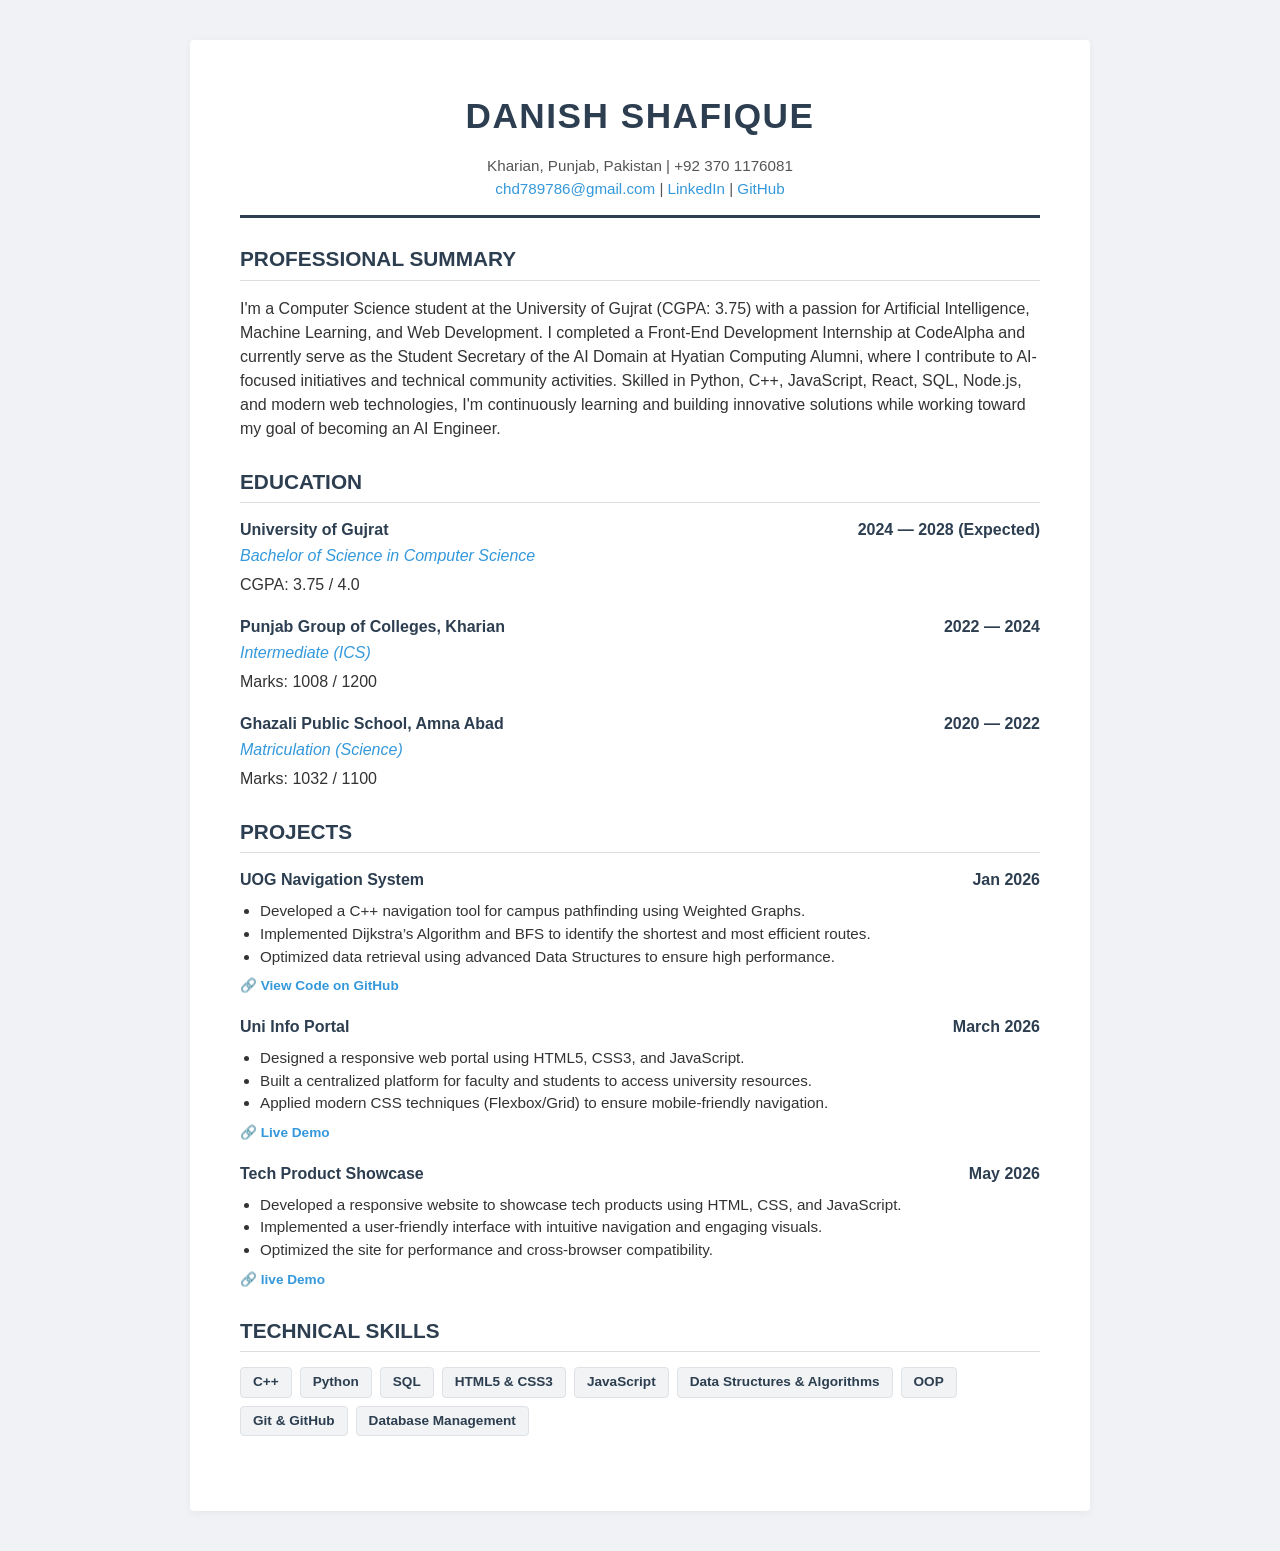
==== resume.html @ 0997b189 "initial commit" ====
<!DOCTYPE html>
<html lang="en">

<head>
    <meta charset="UTF-8">
    <meta name="viewport" content="width=device-width, initial-scale=1.0">
    <title>Danish Shafique - CV</title>
    <style>
        body {
            font-family: 'Segoe UI', Roboto, Helvetica, Arial, sans-serif;
            line-height: 1.5;
            background-color: #f0f2f5;
            margin: 0;
            padding: 40px 20px;
            color: #333;
        }

        a {
            text-decoration: none;
            color: #3498db;
            transition: color 0.3s;
        }

        a:hover {
            color: #2980b9;
            text-decoration: underline;
        }

        .container {
            max-width: 800px;
            margin: auto;
            background: #fff;
            padding: 50px;
            border-radius: 4px;
            box-shadow: 0 2px 10px rgba(0, 0, 0, 0.05);
        }

        header {
            text-align: center;
            border-bottom: 3px solid #2c3e50;
            padding-bottom: 15px;
            margin-bottom: 25px;
        }

        h1 {
            margin: 0;
            color: #2c3e50;
            font-size: 2.2em;
            text-transform: uppercase;
            letter-spacing: 1.5px;
        }

        .contact-info {
            margin-top: 12px;
            font-size: 0.95em;
            color: #555;
        }

        section {
            margin-bottom: 25px;
        }

        h2 {
            color: #2c3e50;
            border-bottom: 1px solid #ddd;
            padding-bottom: 5px;
            margin-bottom: 15px;
            font-size: 1.3em;
            text-transform: uppercase;
        }

        .item {
            margin-bottom: 18px;
        }

        .item-header {
            display: flex;
            justify-content: space-between;
            font-weight: 700;
            color: #2c3e50;
        }

        .job-title {
            font-style: italic;
            color: #3498db;
            font-weight: 500;
            margin-top: 2px;
        }

        .description-list {
            margin: 8px 0;
            padding-left: 20px;
            font-size: 0.95em;
        }

        .skills-container {
            display: flex;
            flex-wrap: wrap;
            gap: 8px;
        }

        .skill-tag {
            background: #f1f3f4;
            color: #2c3e50;
            padding: 4px 12px;
            border-radius: 4px;
            font-size: 0.85em;
            font-weight: 600;
            border: 1px solid #dee2e6;
        }

        .project-link {
            font-size: 0.85em;
            font-weight: bold;
            margin-top: 5px;
            display: block;
        }

        @media (max-width: 600px) {
            .item-header {
                flex-direction: column;
            }
            .container {
                padding: 20px;
            }
        }
    </style>
</head>

<body>

    <div class="container">
        <header>
            <h1>Danish Shafique</h1>
            <div class="contact-info">
                Kharian, Punjab, Pakistan | +92 370 1176081 <br>
                <a href="mailto:chd789786@gmail.com">chd789786@gmail.com</a> | 
                <a href="https://www.linkedin.com/in/danish-shafiq-5308a6388/" target="_blank">LinkedIn</a> | 
                <a href="https://github.com/Danish123ch" target="_blank">GitHub</a>
            </div>
        </header>

        <section id="summary">
            <h2>Professional Summary</h2>
            <p>
                I'm a Computer Science student at the University of Gujrat (CGPA: 3.75) with a passion for Artificial Intelligence, Machine Learning, and Web Development. I completed a Front-End Development Internship at CodeAlpha and currently serve as the Student Secretary of the AI Domain at Hyatian Computing Alumni, where I contribute to AI-focused initiatives and technical community activities. Skilled in Python, C++, JavaScript, React, SQL, Node.js, and modern web technologies, I'm continuously learning and building innovative solutions while working toward my goal of becoming an AI Engineer.
            </p>
        </section>

        <section id="education">
            <h2>Education</h2>
            <div class="item">
                <div class="item-header">
                    <span>University of Gujrat</span>
                    <span>2024 — 2028 (Expected)</span>
                </div>
                <div class="job-title">Bachelor of Science in Computer Science</div>
                <p style="margin: 5px 0;">CGPA: 3.75 / 4.0</p>
            </div>
            <div class="item">
                <div class="item-header">
                    <span>Punjab Group of Colleges, Kharian</span>
                    <span>2022 — 2024</span>
                </div>
                <div class="job-title">Intermediate (ICS)</div>
                <p style="margin: 5px 0;">Marks: 1008 / 1200</p>
            </div>
            <div class="item">
                <div class="item-header">
                    <span>Ghazali Public School, Amna Abad</span>
                    <span>2020 — 2022</span>
                </div>
                <div class="job-title">Matriculation (Science)</div>
                <p style="margin: 5px 0;">Marks: 1032 / 1100</p>
            </div>
        </section>

        <section id="projects">
            <h2>Projects</h2>

            <div class="item">
                <div class="item-header">
                    <span>UOG Navigation System</span>
                    <span>Jan 2026</span>
                </div>
                <ul class="description-list">
                    <li>Developed a C++ navigation tool for campus pathfinding using Weighted Graphs.</li>
                    <li>Implemented Dijkstra’s Algorithm and BFS to identify the shortest and most efficient routes.</li>
                    <li>Optimized data retrieval using advanced Data Structures to ensure high performance.</li>
                </ul>
                <a class="project-link" href="https://github.com/Danish123ch/DSA-PROJECT.git" target="_blank">🔗 View Code on GitHub</a>
            </div>

            <div class="item">
                <div class="item-header">
                    <span>Uni Info Portal</span>
                    <span>March 2026</span>
                </div>
                <ul class="description-list">
                    <li>Designed a responsive web portal using HTML5, CSS3, and JavaScript.</li>
                    <li>Built a centralized platform for faculty and students to access university resources.</li>
                    <li>Applied modern CSS techniques (Flexbox/Grid) to ensure mobile-friendly navigation.</li>
                </ul>
                <a class="project-link" href="https://danish123ch.github.io/uni-portal/index.html" target="_blank">🔗 Live Demo</a>
            </div>
            <div class="item">
                <div class="item-header">
                    <span>Tech Product Showcase</span>
                    <span>May 2026</span>
                </div>
                <ul class="description-list">
                    <li>Developed a responsive website to showcase tech products using HTML, CSS, and JavaScript.</li>
                    <li>Implemented a user-friendly interface with intuitive navigation and engaging visuals.</li>
                    <li>Optimized the site for performance and cross-browser compatibility.</li>
                </ul>
                <a class="project-link" href="https://danish123ch.github.io/portfolio/index.html" target="_blank">🔗 live Demo</a>
            </div>
        </section>

        <section id="skills">
            <h2>Technical Skills</h2>
            <div class="skills-container">
                <span class="skill-tag">C++</span>
                <span class="skill-tag">Python</span>
                <span class="skill-tag">SQL</span>
                <span class="skill-tag">HTML5 & CSS3</span>
                <span class="skill-tag">JavaScript</span>
                <span class="skill-tag">Data Structures & Algorithms</span>
                <span class="skill-tag">OOP</span>
                <span class="skill-tag">Git & GitHub</span>
                <span class="skill-tag">Database Management</span>
            </div>
        </section>
    </div>

</body>

</html>
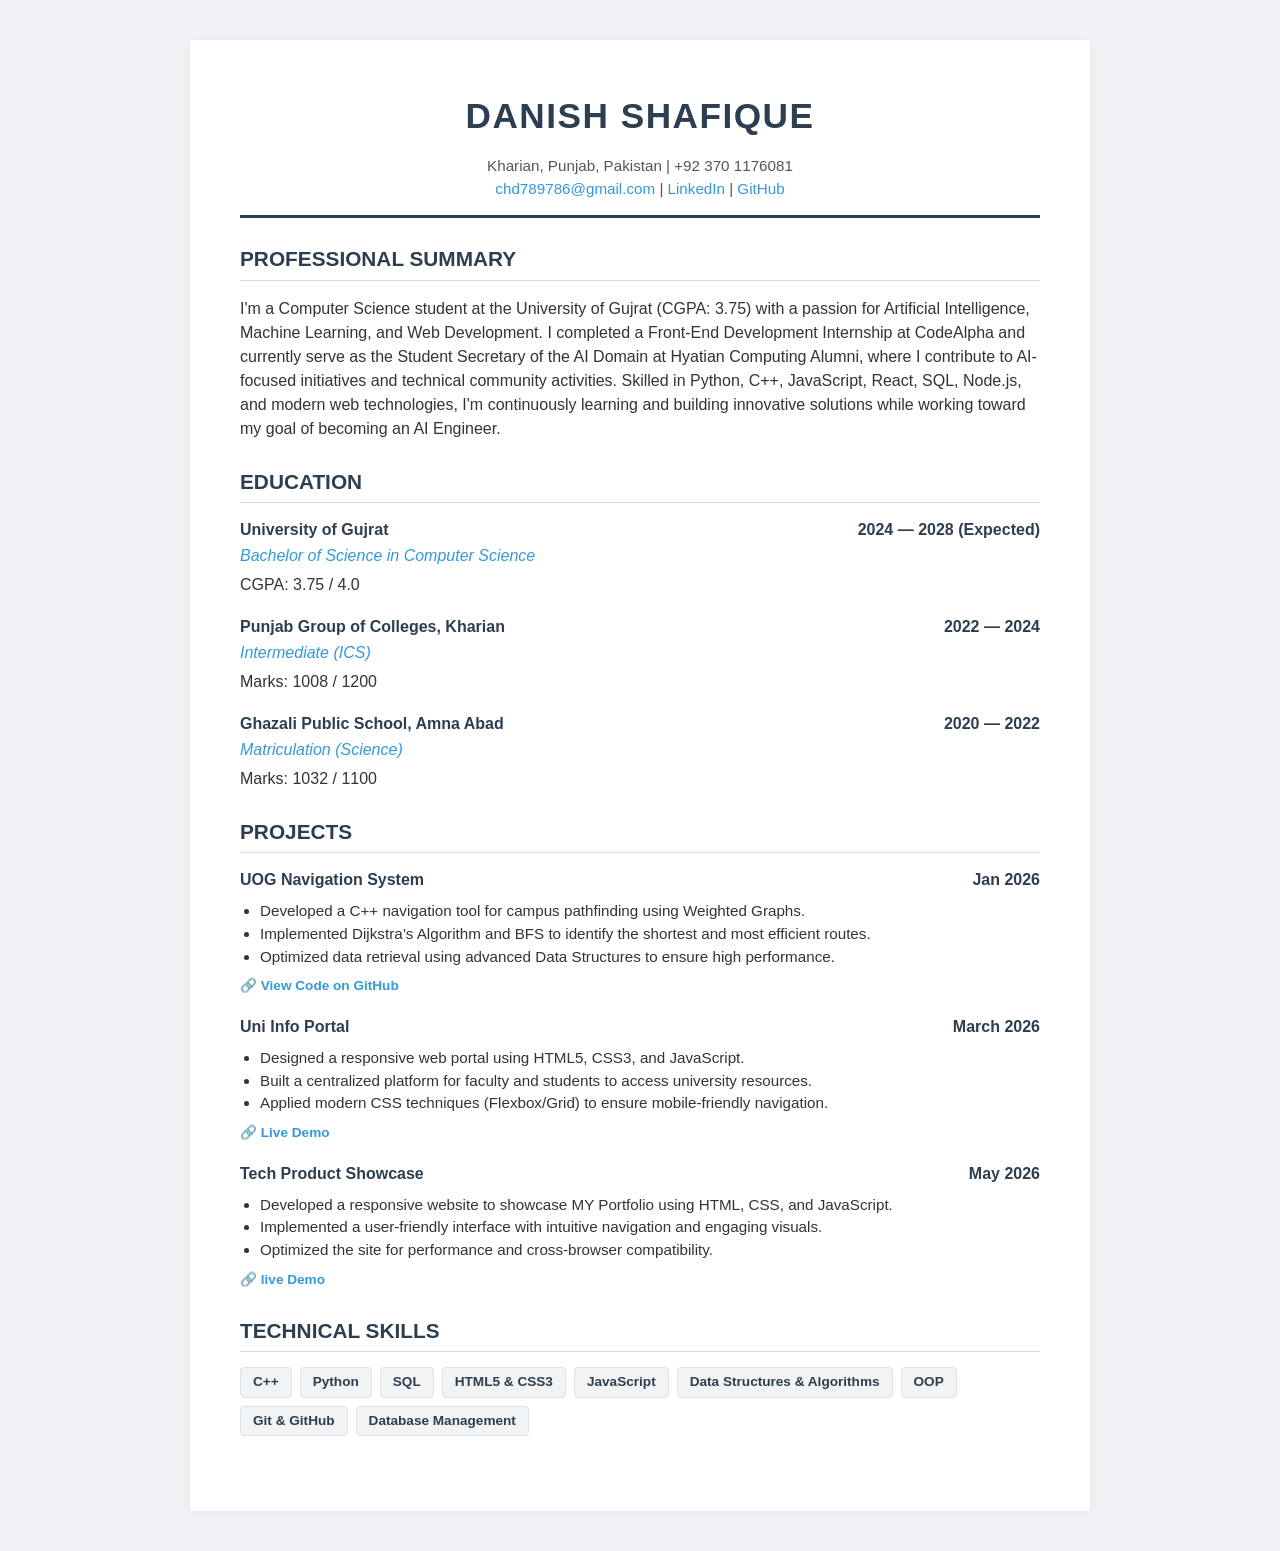
==== commit 516cacde: "uploading changes" ====
--- a/resume.html
+++ b/resume.html
@@ -209,11 +209,11 @@
                     <span>May 2026</span>
                 </div>
                 <ul class="description-list">
-                    <li>Developed a responsive website to showcase tech products using HTML, CSS, and JavaScript.</li>
+                    <li>Developed a responsive website to showcase MY Portfolio using HTML, CSS, and JavaScript.</li>
                     <li>Implemented a user-friendly interface with intuitive navigation and engaging visuals.</li>
                     <li>Optimized the site for performance and cross-browser compatibility.</li>
                 </ul>
-                <a class="project-link" href="https://danish123ch.github.io/portfolio/index.html" target="_blank">🔗 live Demo</a>
+                <a class="project-link" href="https://danish123ch.github.io/DANISH-SHAFIQUE----PORTFOLIO/" target="_blank">🔗 live Demo</a>
             </div>
         </section>
 
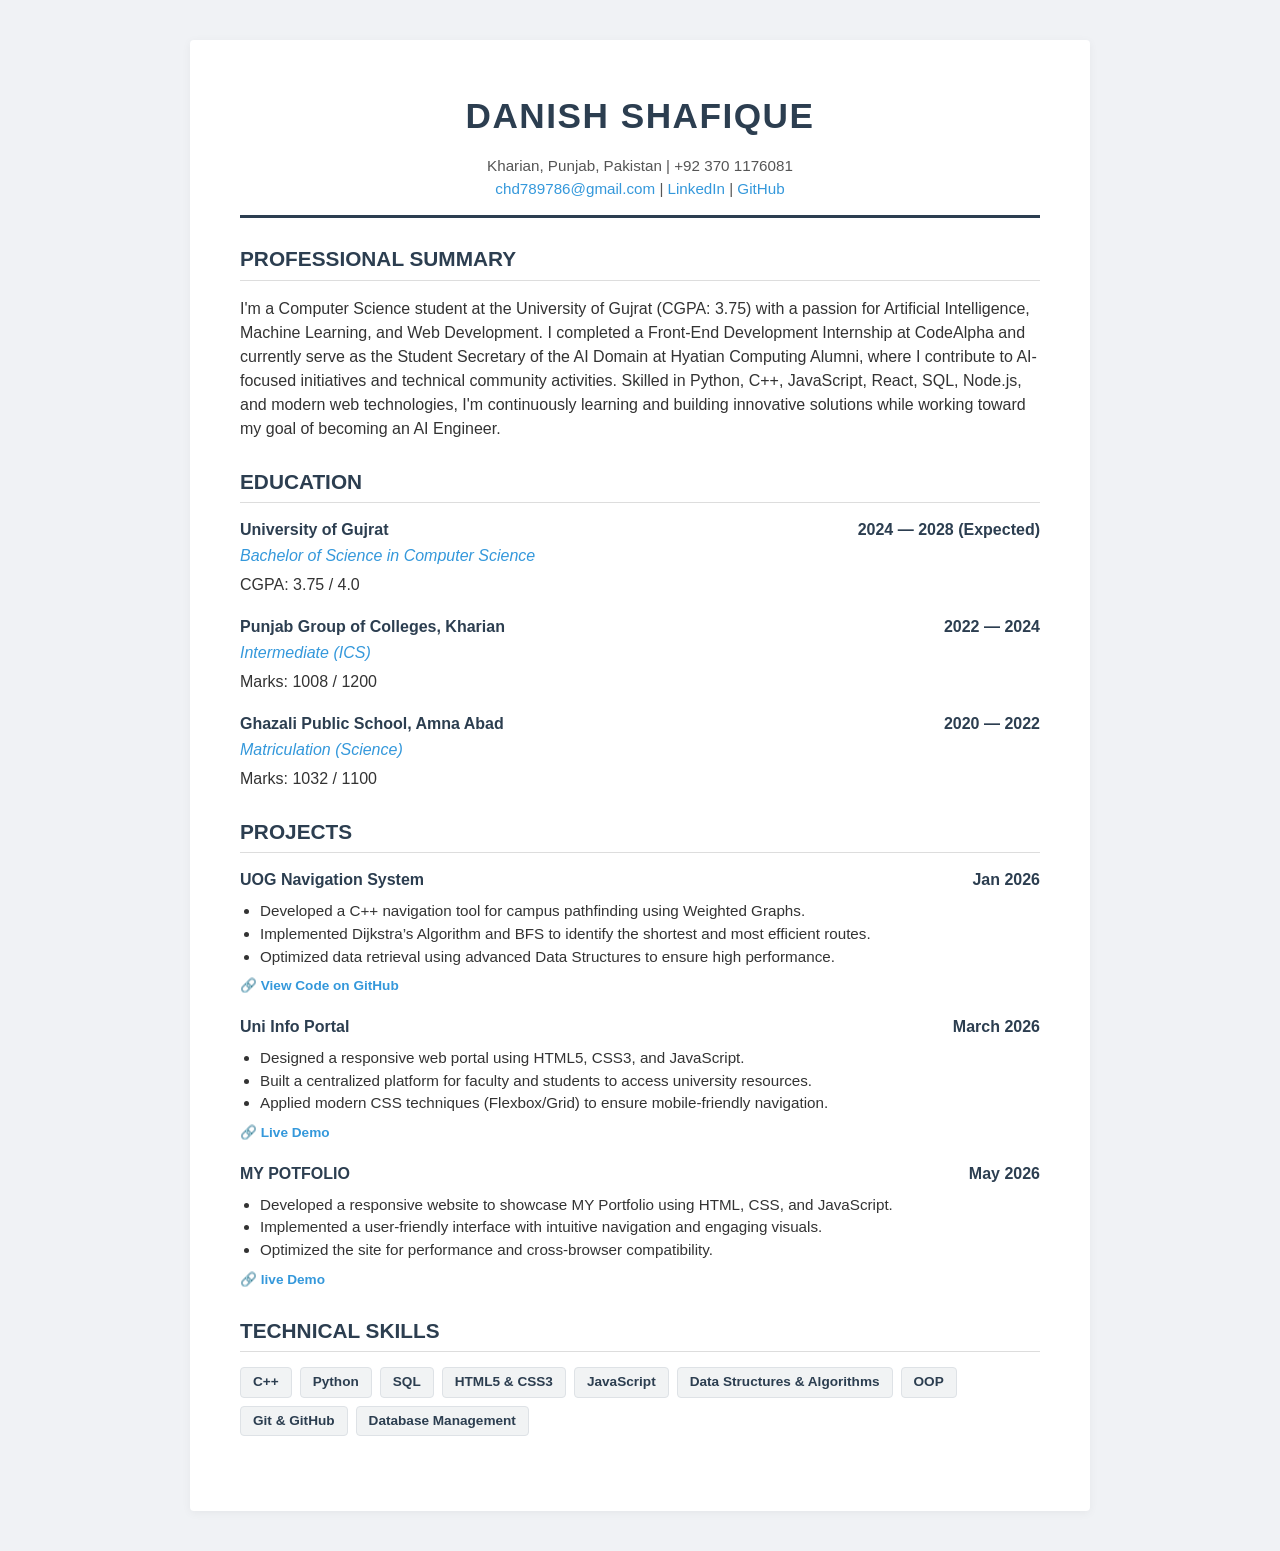
==== commit 16cca87e: "chnages in resume" ====
--- a/resume.html
+++ b/resume.html
@@ -205,7 +205,7 @@
             </div>
             <div class="item">
                 <div class="item-header">
-                    <span>Tech Product Showcase</span>
+                    <span>MY POTFOLIO</span>
                     <span>May 2026</span>
                 </div>
                 <ul class="description-list">
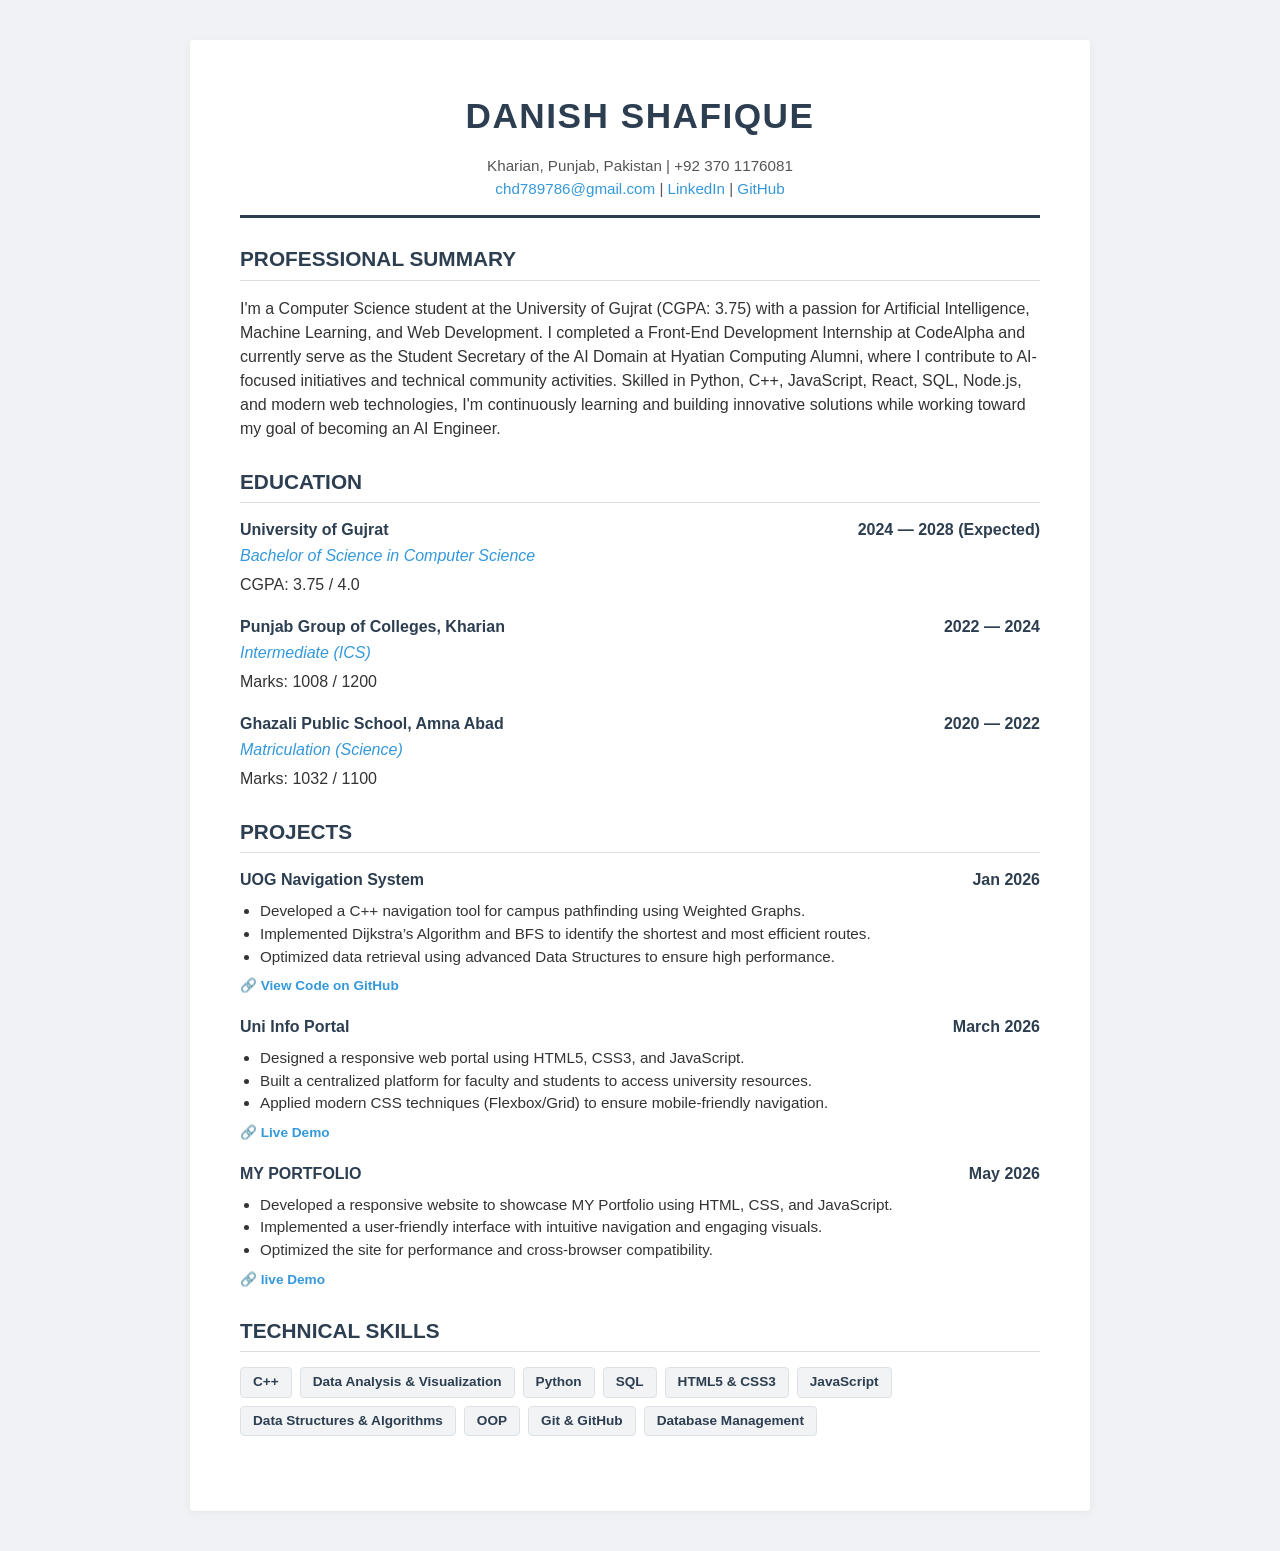
==== commit 98fce7c7: "skills updated" ====
--- a/resume.html
+++ b/resume.html
@@ -205,7 +205,7 @@
             </div>
             <div class="item">
                 <div class="item-header">
-                    <span>MY POTFOLIO</span>
+                    <span>MY PORTFOLIO</span>
                     <span>May 2026</span>
                 </div>
                 <ul class="description-list">
@@ -221,6 +221,7 @@
             <h2>Technical Skills</h2>
             <div class="skills-container">
                 <span class="skill-tag">C++</span>
+                <span class="skill-tag">Data Analysis & Visualization</span>
                 <span class="skill-tag">Python</span>
                 <span class="skill-tag">SQL</span>
                 <span class="skill-tag">HTML5 & CSS3</span>
@@ -229,6 +230,7 @@
                 <span class="skill-tag">OOP</span>
                 <span class="skill-tag">Git & GitHub</span>
                 <span class="skill-tag">Database Management</span>
+                
             </div>
         </section>
     </div>
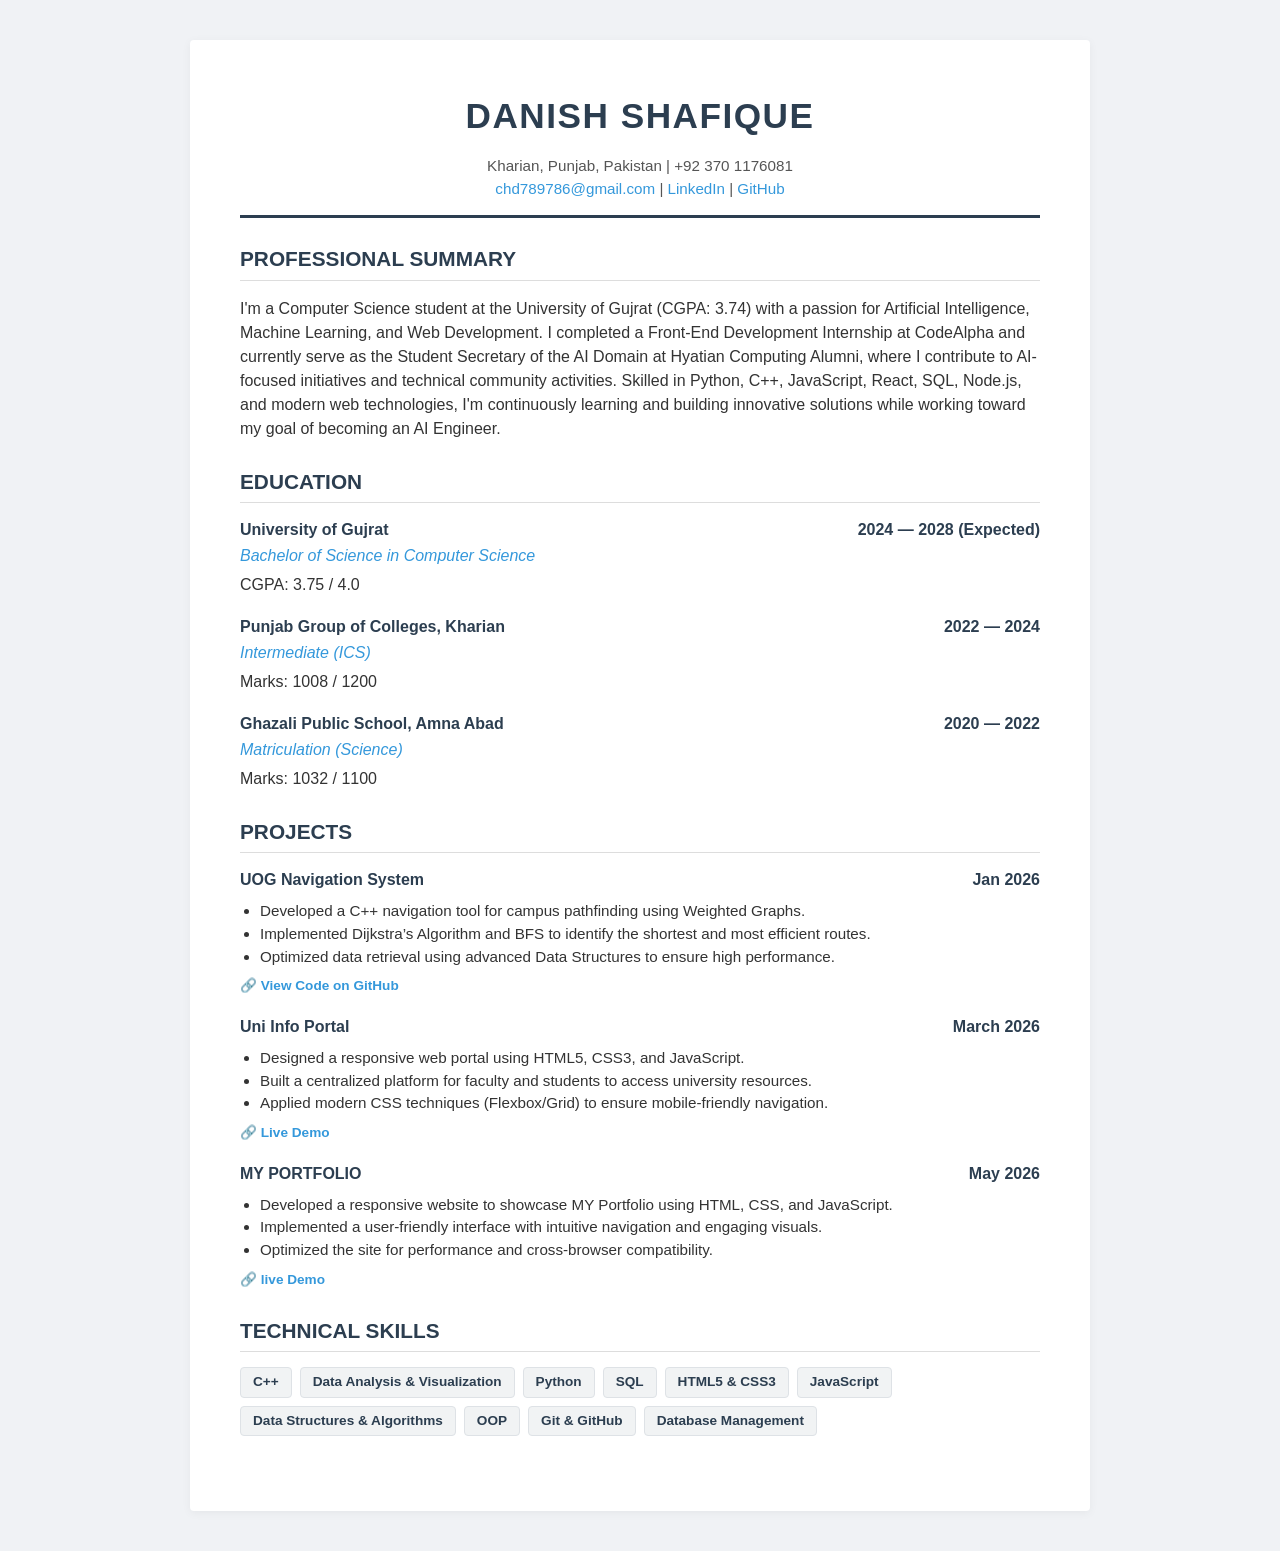
==== commit 3943e6c5: "update gpa" ====
--- a/resume.html
+++ b/resume.html
@@ -143,7 +143,7 @@
         <section id="summary">
             <h2>Professional Summary</h2>
             <p>
-                I'm a Computer Science student at the University of Gujrat (CGPA: 3.75) with a passion for Artificial Intelligence, Machine Learning, and Web Development. I completed a Front-End Development Internship at CodeAlpha and currently serve as the Student Secretary of the AI Domain at Hyatian Computing Alumni, where I contribute to AI-focused initiatives and technical community activities. Skilled in Python, C++, JavaScript, React, SQL, Node.js, and modern web technologies, I'm continuously learning and building innovative solutions while working toward my goal of becoming an AI Engineer.
+                I'm a Computer Science student at the University of Gujrat (CGPA: 3.74) with a passion for Artificial Intelligence, Machine Learning, and Web Development. I completed a Front-End Development Internship at CodeAlpha and currently serve as the Student Secretary of the AI Domain at Hyatian Computing Alumni, where I contribute to AI-focused initiatives and technical community activities. Skilled in Python, C++, JavaScript, React, SQL, Node.js, and modern web technologies, I'm continuously learning and building innovative solutions while working toward my goal of becoming an AI Engineer.
             </p>
         </section>
 
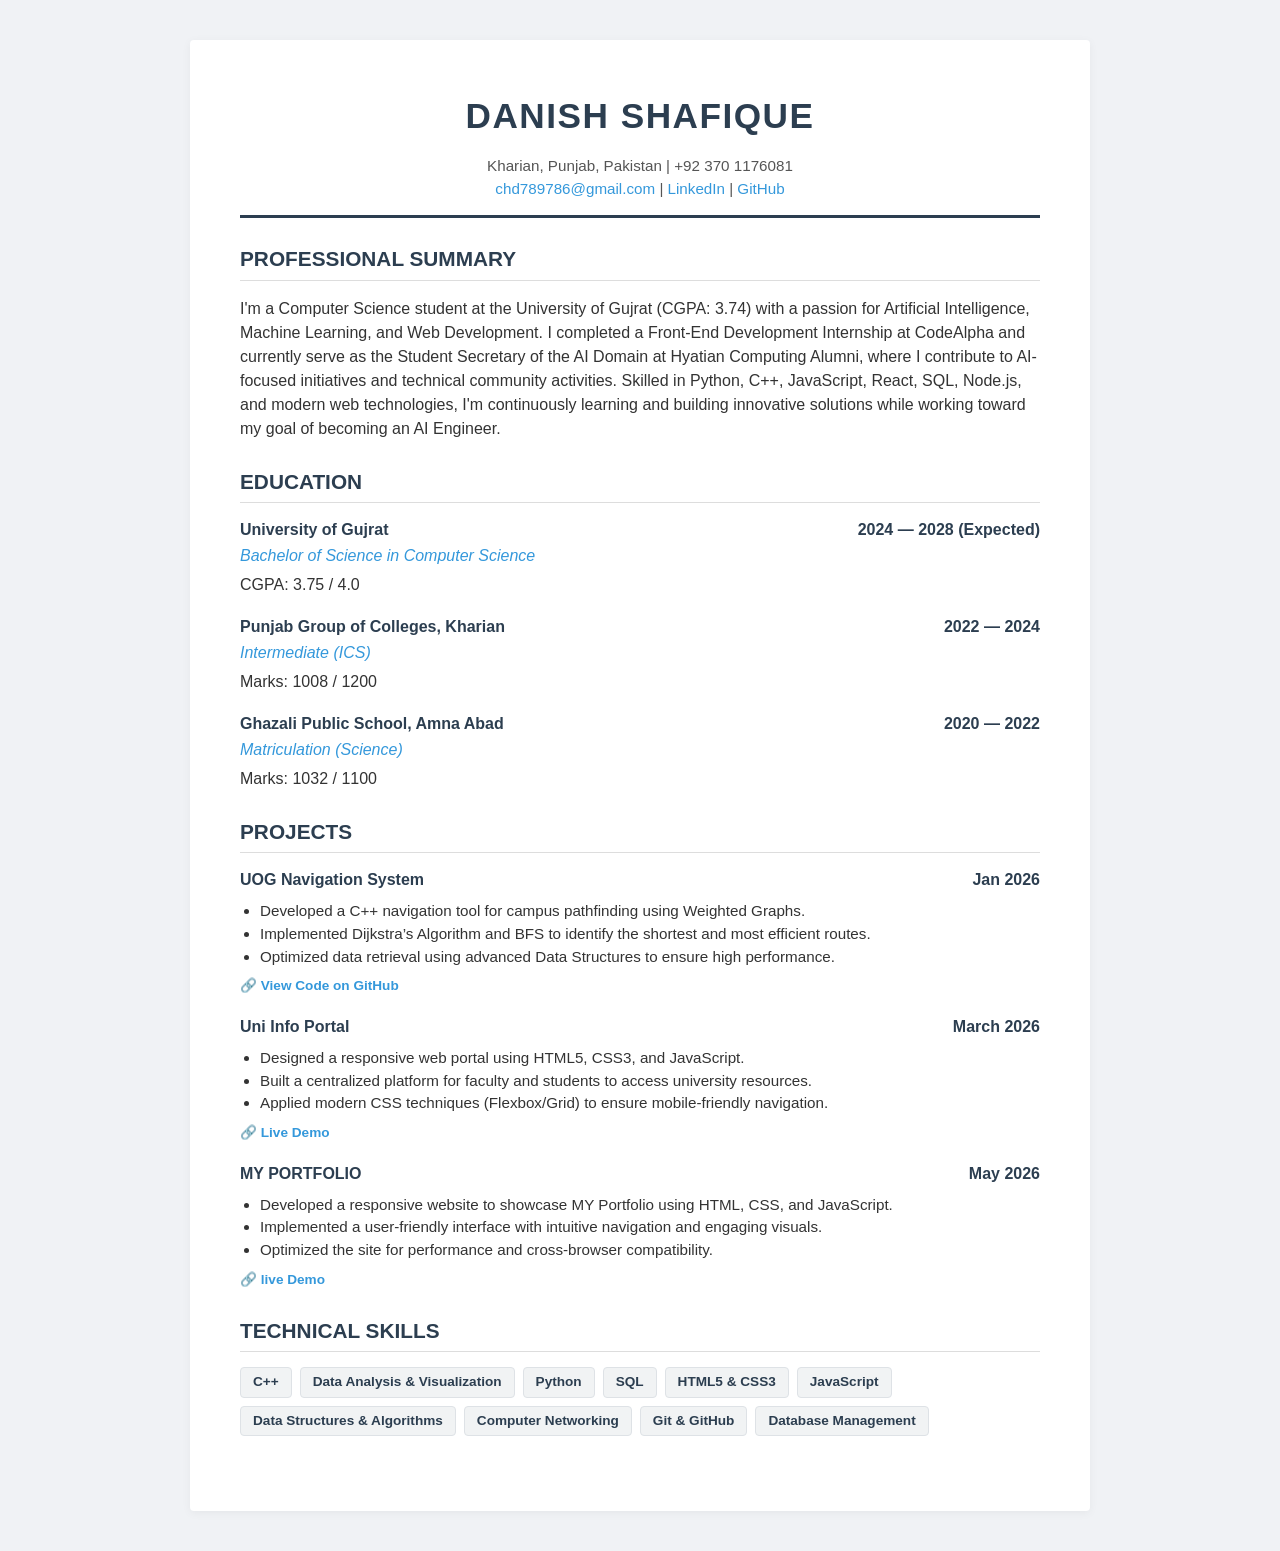
==== commit d1e2e0c7: "chnaging skills" ====
--- a/resume.html
+++ b/resume.html
@@ -227,7 +227,7 @@
                 <span class="skill-tag">HTML5 & CSS3</span>
                 <span class="skill-tag">JavaScript</span>
                 <span class="skill-tag">Data Structures & Algorithms</span>
-                <span class="skill-tag">OOP</span>
+                <span class="skill-tag">Computer Networking</span>
                 <span class="skill-tag">Git & GitHub</span>
                 <span class="skill-tag">Database Management</span>
                 
